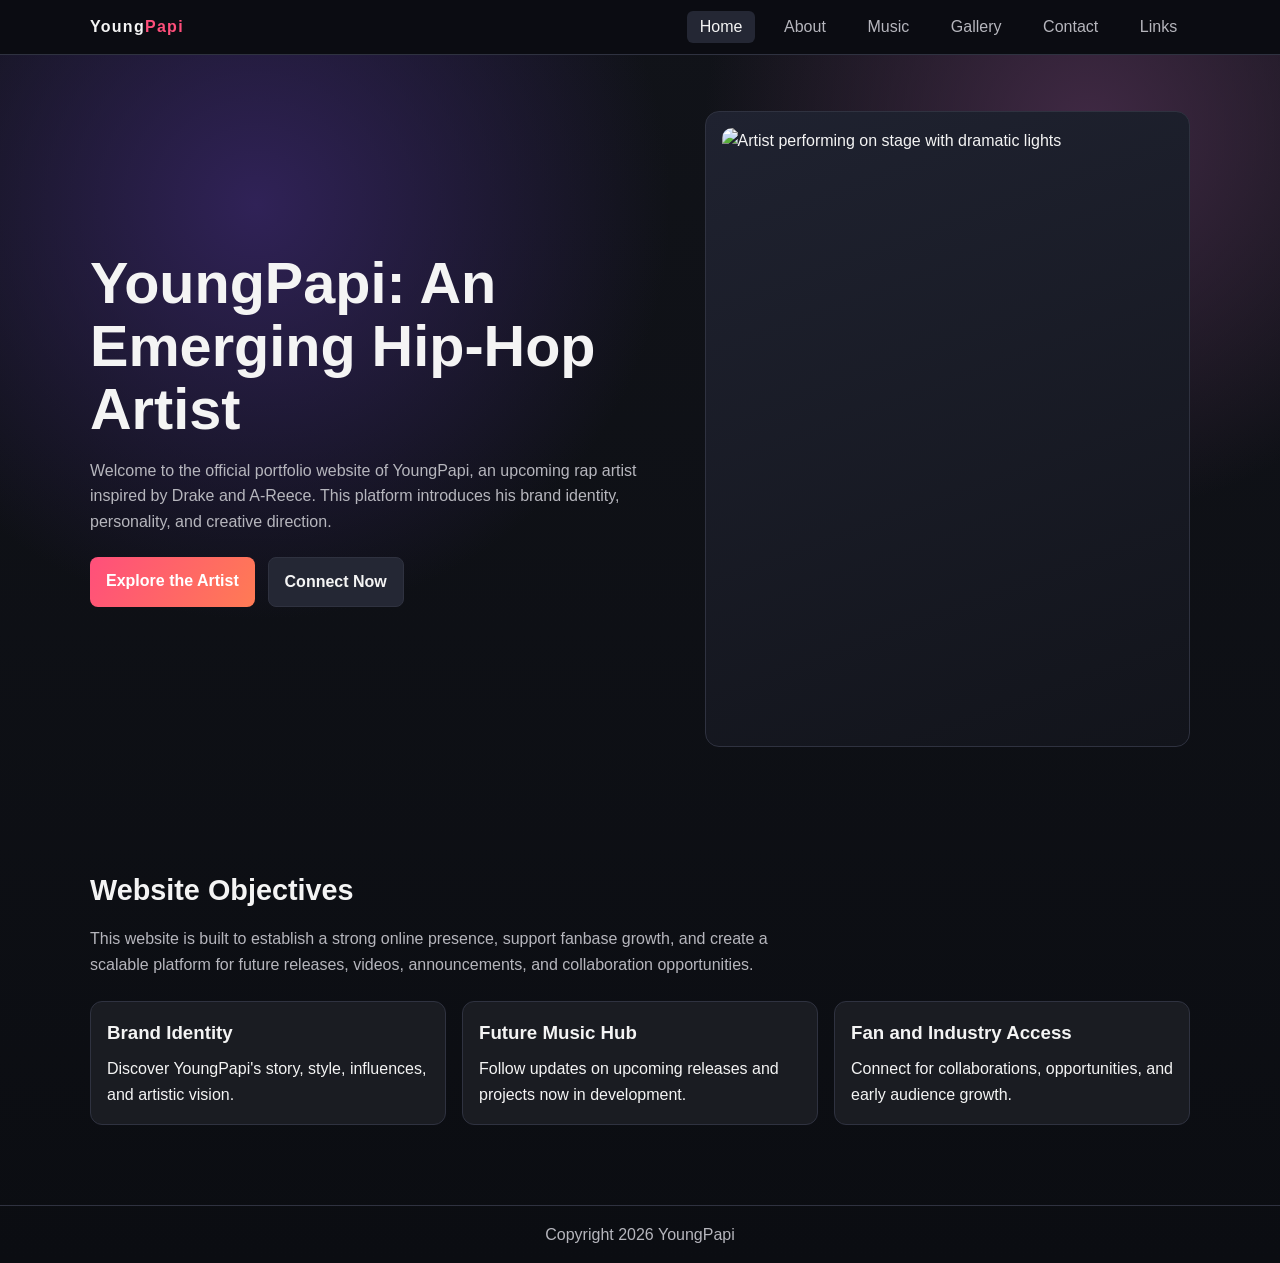
==== index.html @ 50a6ca3e "Initial artist portfolio website" ====
<!DOCTYPE html>
<html lang="en">
  <head>
    <meta charset="UTF-8" />
    <meta name="viewport" content="width=device-width, initial-scale=1.0" />
    <meta
      name="description"
      content="YoungPapi emerging rap artist portfolio website showcasing new music, visuals, and booking details."
    />
    <title>YoungPapi | Artist Portfolio</title>
    <link rel="stylesheet" href="styles.css" />
  </head>
  <body>
    <header class="header">
      <div class="container nav">
        <a class="brand" href="index.html">Young<span>Papi</span></a>
        <button class="menu-btn" data-menu-btn aria-label="Toggle menu">Menu</button>
        <ul class="nav-links" data-nav-links>
          <li><a href="index.html">Home</a></li>
          <li><a href="about.html">About</a></li>
          <li><a href="music.html">Music</a></li>
          <li><a href="gallery.html">Gallery</a></li>
          <li><a href="contact.html">Contact</a></li>
          <li><a href="links.html">Links</a></li>
        </ul>
      </div>
    </header>

    <main>
      <section class="hero">
        <div class="container hero-grid">
          <div>
            <h1>YoungPapi: An Emerging Hip-Hop Artist</h1>
            <p>
              Welcome to the official portfolio website of YoungPapi, an upcoming
              rap artist inspired by Drake and A-Reece. This platform introduces
              his brand identity, personality, and creative direction.
            </p>
            <div class="button-row">
              <a class="btn btn-primary" href="about.html">Explore the Artist</a>
              <a class="btn btn-secondary" href="contact.html">Connect Now</a>
            </div>
          </div>
          <article class="hero-card">
            <img
              src="https://images.unsplash.com/photo-1511379938547-c1f69419868d?auto=format&fit=crop&w=800&q=80"
              alt="Artist performing on stage with dramatic lights"
            />
          </article>
        </div>
      </section>

      <section class="section">
        <div class="container">
          <h2>Website Objectives</h2>
          <p class="lead">
            This website is built to establish a strong online presence, support
            fanbase growth, and create a scalable platform for future releases,
            videos, announcements, and collaboration opportunities.
          </p>
          <div class="grid-3">
            <article class="card">
              <h3>Brand Identity</h3>
              <p>Discover YoungPapi's story, style, influences, and artistic vision.</p>
            </article>
            <article class="card">
              <h3>Future Music Hub</h3>
              <p>Follow updates on upcoming releases and projects now in development.</p>
            </article>
            <article class="card">
              <h3>Fan and Industry Access</h3>
              <p>Connect for collaborations, opportunities, and early audience growth.</p>
            </article>
          </div>
        </div>
      </section>
    </main>

    <footer class="footer">
      <div class="container">Copyright <span data-year></span> YoungPapi</div>
    </footer>
    <script src="script.js"></script>
  </body>
</html>
---- styles.css ----
:root {
  --bg: #0f0f12;
  --panel: #1a1c22;
  --panel-soft: #242734;
  --text: #f4f4f4;
  --muted: #b6b6bd;
  --accent: #ff4f7b;
  --accent-2: #6c7cff;
  --border: #2f3240;
  --success: #20bf6b;
}

* {
  box-sizing: border-box;
  margin: 0;
  padding: 0;
}

html {
  scroll-behavior: smooth;
}

body {
  font-family: "Segoe UI", Tahoma, Geneva, Verdana, sans-serif;
  background: linear-gradient(180deg, #111319 0%, #0b0d12 100%);
  color: var(--text);
  line-height: 1.6;
}

a {
  color: inherit;
  text-decoration: none;
}

img {
  max-width: 100%;
  display: block;
}

.container {
  width: min(1100px, 92%);
  margin: 0 auto;
}

.header {
  position: sticky;
  top: 0;
  z-index: 50;
  backdrop-filter: blur(8px);
  background: rgba(12, 13, 18, 0.9);
  border-bottom: 1px solid var(--border);
}

.nav {
  display: flex;
  align-items: center;
  justify-content: space-between;
  padding: 0.9rem 0;
}

.brand {
  font-weight: 700;
  letter-spacing: 0.08em;
}

.brand span {
  color: var(--accent);
}

.menu-btn {
  display: none;
  background: transparent;
  border: 1px solid var(--border);
  color: var(--text);
  padding: 0.4rem 0.6rem;
  border-radius: 8px;
  cursor: pointer;
}

.nav-links {
  display: flex;
  gap: 1rem;
  list-style: none;
}

.nav-links a {
  padding: 0.45rem 0.8rem;
  border-radius: 6px;
  color: var(--muted);
  transition: background 0.2s ease, color 0.2s ease;
}

.nav-links a:hover,
.nav-links a.active {
  color: var(--text);
  background: var(--panel-soft);
}

.hero {
  min-height: 72vh;
  display: grid;
  align-items: center;
  background: radial-gradient(circle at 20% 20%, #302257, transparent 35%),
    radial-gradient(circle at 85% 10%, #402944, transparent 30%);
}

.hero-grid {
  display: grid;
  grid-template-columns: 1.2fr 1fr;
  gap: 2rem;
  align-items: center;
  padding: 3.5rem 0;
}

.hero h1 {
  font-size: clamp(2rem, 5vw, 3.6rem);
  line-height: 1.1;
  margin-bottom: 1rem;
}

.hero p {
  color: var(--muted);
  margin-bottom: 1.4rem;
}

.button-row {
  display: flex;
  flex-wrap: wrap;
  gap: 0.8rem;
}

.btn {
  border: none;
  cursor: pointer;
  border-radius: 8px;
  font-weight: 600;
  padding: 0.7rem 1rem;
  transition: transform 0.2s ease, opacity 0.2s ease;
}

.btn:hover {
  transform: translateY(-2px);
}

.btn-primary {
  background: linear-gradient(120deg, var(--accent), #ff7b54);
  color: #fff;
}

.btn-secondary {
  background: var(--panel-soft);
  color: var(--text);
  border: 1px solid var(--border);
}

.hero-card {
  background: linear-gradient(160deg, #1f2230, #12141b);
  border: 1px solid var(--border);
  border-radius: 14px;
  padding: 1rem;
}

.hero-card img {
  border-radius: 10px;
  width: 100%;
  aspect-ratio: 3 / 4;
  object-fit: cover;
}

.section {
  padding: 4rem 0 2rem;
}

.section h2 {
  font-size: 1.8rem;
  margin-bottom: 0.8rem;
}

.section p.lead {
  color: var(--muted);
  max-width: 700px;
}

.grid-3 {
  margin-top: 1.5rem;
  display: grid;
  grid-template-columns: repeat(3, 1fr);
  gap: 1rem;
}

.card {
  background: var(--panel);
  border: 1px solid var(--border);
  border-radius: 12px;
  padding: 1rem;
}

.card h3 {
  margin-bottom: 0.5rem;
}

.list {
  margin-top: 1rem;
  list-style-position: inside;
}

.music-list {
  margin-top: 1.2rem;
  display: grid;
  gap: 1rem;
}

.track {
  background: var(--panel);
  border: 1px solid var(--border);
  border-radius: 10px;
  padding: 0.85rem;
  display: flex;
  justify-content: space-between;
  align-items: center;
  gap: 1rem;
}

.pill {
  font-size: 0.85rem;
  color: var(--muted);
  border: 1px solid var(--border);
  border-radius: 999px;
  padding: 0.2rem 0.6rem;
}

.gallery {
  margin-top: 1.4rem;
  display: grid;
  grid-template-columns: repeat(3, 1fr);
  gap: 1rem;
}

.gallery figure {
  background: var(--panel);
  border: 1px solid var(--border);
  border-radius: 10px;
  overflow: hidden;
}

.gallery img {
  width: 100%;
  height: 210px;
  object-fit: cover;
}

.gallery figcaption {
  padding: 0.6rem 0.8rem;
  color: var(--muted);
  font-size: 0.9rem;
}

.contact-wrap {
  margin-top: 1.5rem;
  display: grid;
  grid-template-columns: 1.1fr 1fr;
  gap: 1rem;
}

form {
  background: var(--panel);
  border: 1px solid var(--border);
  border-radius: 10px;
  padding: 1rem;
}

.field {
  display: grid;
  gap: 0.35rem;
  margin-bottom: 0.75rem;
}

label {
  font-size: 0.95rem;
}

input,
textarea {
  width: 100%;
  border: 1px solid var(--border);
  background: #11141b;
  color: var(--text);
  border-radius: 8px;
  padding: 0.65rem 0.7rem;
  font: inherit;
}

textarea {
  min-height: 130px;
  resize: vertical;
}

.socials {
  background: var(--panel);
  border: 1px solid var(--border);
  border-radius: 10px;
  padding: 1rem;
}

.socials ul {
  margin-top: 0.8rem;
  list-style: none;
  display: grid;
  gap: 0.5rem;
}

.socials a {
  color: #d5d8ff;
}

.footer {
  margin-top: 3rem;
  border-top: 1px solid var(--border);
  color: var(--muted);
  padding: 1rem 0;
  text-align: center;
}

.notice {
  color: var(--success);
  font-size: 0.95rem;
  margin-top: 0.5rem;
  min-height: 1.2rem;
}

@media (max-width: 900px) {
  .hero-grid,
  .contact-wrap {
    grid-template-columns: 1fr;
  }

  .grid-3,
  .gallery {
    grid-template-columns: repeat(2, 1fr);
  }
}

@media (max-width: 640px) {
  .menu-btn {
    display: block;
  }

  .nav-links {
    position: absolute;
    right: 4%;
    top: 62px;
    flex-direction: column;
    background: #10131a;
    border: 1px solid var(--border);
    width: min(260px, 90vw);
    border-radius: 10px;
    padding: 0.6rem;
    display: none;
  }

  .nav-links.show {
    display: flex;
  }

  .grid-3,
  .gallery {
    grid-template-columns: 1fr;
  }
}
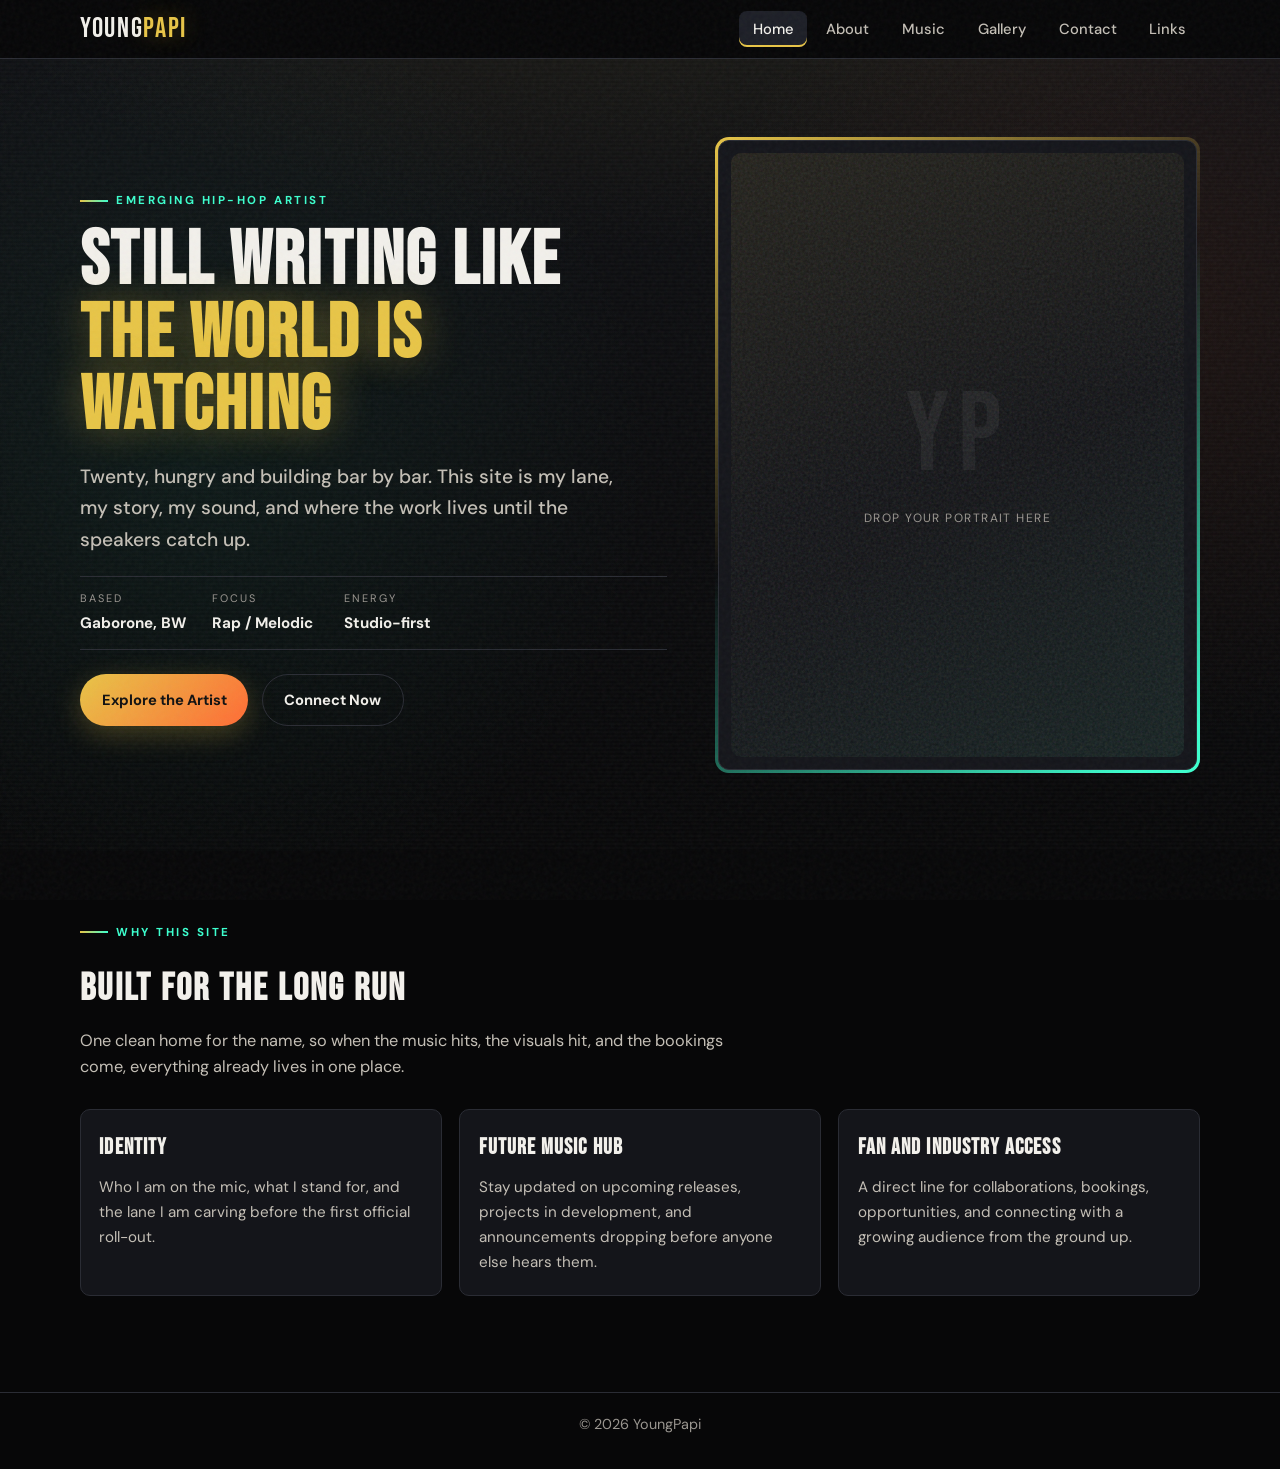
==== commit 5dbbd1ee: "Updated content" ====
--- a/index.html
+++ b/index.html
@@ -5,17 +5,27 @@
     <meta name="viewport" content="width=device-width, initial-scale=1.0" />
     <meta
       name="description"
-      content="YoungPapi emerging rap artist portfolio website showcasing new music, visuals, and booking details."
+      content="YoungPapi — emerging rap artist from Botswana. Portfolio website showcasing new music, visuals, and booking details."
     />
+    <meta name="author" content="YoungPapi" />
     <title>YoungPapi | Artist Portfolio</title>
+    <link rel="preconnect" href="https://fonts.googleapis.com" />
+    <link rel="preconnect" href="https://fonts.gstatic.com" crossorigin />
+    <link
+      href="https://fonts.googleapis.com/css2?family=Bebas+Neue&family=DM+Sans:ital,opsz,wght@0,9..40,400;0,9..40,500;0,9..40,600;0,9..40,700;1,9..40,400&display=swap"
+      rel="stylesheet"
+    />
     <link rel="stylesheet" href="styles.css" />
   </head>
   <body>
+    <a class="skip-link" href="#main">Skip to main content</a>
     <header class="header">
       <div class="container nav">
         <a class="brand" href="index.html">Young<span>Papi</span></a>
-        <button class="menu-btn" data-menu-btn aria-label="Toggle menu">Menu</button>
-        <ul class="nav-links" data-nav-links>
+        <button class="menu-btn" type="button" data-menu-btn aria-expanded="false" aria-controls="site-nav" aria-label="Open menu">
+          Menu
+        </button>
+        <ul class="nav-links" id="site-nav" data-nav-links>
           <li><a href="index.html">Home</a></li>
           <li><a href="about.html">About</a></li>
           <li><a href="music.html">Music</a></li>
@@ -26,50 +36,78 @@
       </div>
     </header>
 
-    <main>
-      <section class="hero">
+    <main id="main">
+      <section class="hero" aria-labelledby="hero-heading">
         <div class="container hero-grid">
           <div>
-            <h1>YoungPapi: An Emerging Hip-Hop Artist</h1>
-            <p>
-              Welcome to the official portfolio website of YoungPapi, an upcoming
-              rap artist inspired by Drake and A-Reece. This platform introduces
-              his brand identity, personality, and creative direction.
+            <p class="eyebrow">Emerging Hip-hop Artist</p>
+            <h1 id="hero-heading">
+              Still writing like
+              <span class="line-accent">the world is watching</span>
+            </h1>
+            <p class="tagline">
+              Twenty, hungry and building bar by bar. This site is my lane, my story, my sound, and
+              where the work lives until the speakers catch up. 
             </p>
+            <dl class="meta-row">
+              <div>
+                <dt>Based</dt>
+                <dd>Gaborone, BW</dd>
+              </div>
+              <div>
+                <dt>Focus</dt>
+                <dd>Rap / Melodic</dd>
+              </div>
+              <div>
+                <dt>Energy</dt>
+                <dd>Studio-first</dd>
+              </div>
+            </dl>
             <div class="button-row">
               <a class="btn btn-primary" href="about.html">Explore the Artist</a>
               <a class="btn btn-secondary" href="contact.html">Connect Now</a>
             </div>
           </div>
-          <article class="hero-card">
-            <img
-              src="https://images.unsplash.com/photo-1511379938547-c1f69419868d?auto=format&fit=crop&w=800&q=80"
-              alt="Artist performing on stage with dramatic lights"
-            />
+          <article class="hero-card" aria-label="Featured portrait area">
+            <div class="hero-card__inner">
+              <div class="hero-shot-slot">
+                <!-- YOUR HERO PHOTO: place <img> here so it stacks on top of the placeholder (same folder tip: images/hero.jpg).
+                Example:
+                <img class="hero-shot" src="images/hero.jpg" alt="YoungPapi" width="900" height="1200" />
+                -->
+                <div class="hero-shot-slot__noise"></div>
+                <div class="hero-shot-slot__mark">
+                  <span class="hero-shot-slot__initials">YP</span>
+                  <span class="hero-shot-slot__hint">Drop your portrait here</span>
+                </div>
+              </div>
+            </div>
           </article>
         </div>
       </section>
 
-      <section class="section">
+      <section class="section" aria-labelledby="objectives-heading">
         <div class="container">
-          <h2>Website Objectives</h2>
-          <p class="lead">
-            This website is built to establish a strong online presence, support
-            fanbase growth, and create a scalable platform for future releases,
-            videos, announcements, and collaboration opportunities.
-          </p>
+          <header class="section-head">
+            <p class="eyebrow">Why this site</p>
+            <h2 id="objectives-heading">Built for the long run</h2>
+            <p class="lead">
+              One clean home for the name, so when the music hits, the visuals hit, and the
+              bookings come, everything already lives in one place.
+            </p>
+          </header>
           <div class="grid-3">
             <article class="card">
-              <h3>Brand Identity</h3>
-              <p>Discover YoungPapi's story, style, influences, and artistic vision.</p>
+              <h3>Identity</h3>
+              <p>Who I am on the mic, what I stand for, and the lane I am carving before the first official roll-out.</p>
             </article>
             <article class="card">
               <h3>Future Music Hub</h3>
-              <p>Follow updates on upcoming releases and projects now in development.</p>
+              <p>Stay updated on upcoming releases, projects in development, and announcements dropping before anyone else hears them.</p>
             </article>
             <article class="card">
-              <h3>Fan and Industry Access</h3>
-              <p>Connect for collaborations, opportunities, and early audience growth.</p>
+              <h3>Fan And Industry Access</h3>
+              <p>A direct line for collaborations, bookings, opportunities, and connecting with a growing audience from the ground up.</p>
             </article>
           </div>
         </div>
@@ -77,7 +115,7 @@
     </main>
 
     <footer class="footer">
-      <div class="container">Copyright <span data-year></span> YoungPapi</div>
+      <div class="container">© <span data-year></span> YoungPapi</div>
     </footer>
     <script src="script.js"></script>
   </body>
--- a/styles.css
+++ b/styles.css
@@ -1,13 +1,23 @@
 :root {
-  --bg: #0f0f12;
-  --panel: #1a1c22;
-  --panel-soft: #242734;
-  --text: #f4f4f4;
-  --muted: #b6b6bd;
-  --accent: #ff4f7b;
-  --accent-2: #6c7cff;
-  --border: #2f3240;
-  --success: #20bf6b;
+  --bg: #070708;
+  --bg-elevated: #0e0f12;
+  --panel: #14151a;
+  --panel-soft: #1c1e26;
+  --text: #f2f0eb;
+  --muted: #9a9690;
+  --muted-bright: #c4bfb6;
+  --accent: #e8c547;
+  --accent-hot: #ff6b35;
+  --accent-glow: rgba(232, 197, 71, 0.35);
+  --electric: #3dffce;
+  --electric-dim: rgba(61, 255, 206, 0.12);
+  --border: #2a2c34;
+  --success: #3dd68c;
+  --font-display: "Bebas Neue", system-ui, sans-serif;
+  --font-body: "DM Sans", system-ui, sans-serif;
+  --radius: 14px;
+  --radius-sm: 10px;
+  --header-h: 58px;
 }
 
 * {
@@ -20,11 +30,37 @@
   scroll-behavior: smooth;
 }
 
+@media (prefers-reduced-motion: reduce) {
+  html {
+    scroll-behavior: auto;
+  }
+
+  *,
+  *::before,
+  *::after {
+    animation-duration: 0.01ms !important;
+    animation-iteration-count: 1 !important;
+    transition-duration: 0.01ms !important;
+  }
+}
+
 body {
-  font-family: "Segoe UI", Tahoma, Geneva, Verdana, sans-serif;
-  background: linear-gradient(180deg, #111319 0%, #0b0d12 100%);
+  font-family: var(--font-body);
+  background: var(--bg);
   color: var(--text);
-  line-height: 1.6;
+  line-height: 1.65;
+  font-size: 1.02rem;
+  min-height: 100vh;
+}
+
+body::before {
+  content: "";
+  position: fixed;
+  inset: 0;
+  pointer-events: none;
+  z-index: 100;
+  opacity: 0.045;
+  background-image: url("data:image/svg+xml,%3Csvg viewBox='0 0 256 256' xmlns='http://www.w3.org/2000/svg'%3E%3Cfilter id='n'%3E%3CfeTurbulence type='fractalNoise' baseFrequency='0.85' numOctaves='4' stitchTiles='stitch'/%3E%3C/filter%3E%3Crect width='100%25' height='100%25' filter='url(%23n)'/%3E%3C/svg%3E");
 }
 
 a {
@@ -32,13 +68,36 @@
   text-decoration: none;
 }
 
+a:focus-visible,
+button:focus-visible,
+.btn:focus-visible {
+  outline: 2px solid var(--accent);
+  outline-offset: 3px;
+}
+
 img {
   max-width: 100%;
   display: block;
 }
 
+.skip-link {
+  position: absolute;
+  left: -999px;
+  top: 0.75rem;
+  z-index: 200;
+  padding: 0.5rem 1rem;
+  background: var(--accent);
+  color: #111;
+  font-weight: 700;
+  border-radius: 6px;
+}
+
+.skip-link:focus {
+  left: 0.75rem;
+}
+
 .container {
-  width: min(1100px, 92%);
+  width: min(1120px, 92%);
   margin: 0 auto;
 }
 
@@ -46,25 +105,31 @@
   position: sticky;
   top: 0;
   z-index: 50;
-  backdrop-filter: blur(8px);
-  background: rgba(12, 13, 18, 0.9);
+  backdrop-filter: blur(12px);
+  -webkit-backdrop-filter: blur(12px);
+  background: rgba(7, 7, 8, 0.82);
   border-bottom: 1px solid var(--border);
 }
 
 .nav {
+  position: relative;
   display: flex;
   align-items: center;
   justify-content: space-between;
-  padding: 0.9rem 0;
+  padding: 0.85rem 0;
+  min-height: var(--header-h);
 }
 
 .brand {
-  font-weight: 700;
-  letter-spacing: 0.08em;
+  font-family: var(--font-display);
+  font-size: 1.75rem;
+  letter-spacing: 0.06em;
+  line-height: 1;
 }
 
 .brand span {
   color: var(--accent);
+  text-shadow: 0 0 24px var(--accent-glow);
 }
 
 .menu-btn {
@@ -72,21 +137,26 @@
   background: transparent;
   border: 1px solid var(--border);
   color: var(--text);
-  padding: 0.4rem 0.6rem;
+  padding: 0.45rem 0.75rem;
   border-radius: 8px;
   cursor: pointer;
+  font-family: inherit;
+  font-size: 0.9rem;
 }
 
 .nav-links {
   display: flex;
-  gap: 1rem;
+  gap: 0.35rem;
   list-style: none;
+  align-items: center;
 }
 
 .nav-links a {
-  padding: 0.45rem 0.8rem;
-  border-radius: 6px;
-  color: var(--muted);
+  padding: 0.5rem 0.85rem;
+  border-radius: 8px;
+  color: var(--muted-bright);
+  font-size: 0.92rem;
+  font-weight: 500;
   transition: background 0.2s ease, color 0.2s ease;
 }
 
@@ -96,46 +166,162 @@
   background: var(--panel-soft);
 }
 
+.nav-links a.active {
+  box-shadow: inset 0 -2px 0 var(--accent);
+}
+
+.page-head {
+  padding-top: 2.5rem;
+  padding-bottom: 0.25rem;
+}
+
+.page-head .eyebrow {
+  margin-bottom: 0.5rem;
+}
+
+.page-head h1 {
+  font-family: var(--font-display);
+  font-size: clamp(2.4rem, 6vw, 3.5rem);
+  letter-spacing: 0.04em;
+  line-height: 1.05;
+  margin-bottom: 0.65rem;
+}
+
+.page-head .lead {
+  max-width: 38rem;
+}
+
 .hero {
-  min-height: 72vh;
+  position: relative;
+  min-height: min(88vh, 820px);
   display: grid;
   align-items: center;
-  background: radial-gradient(circle at 20% 20%, #302257, transparent 35%),
-    radial-gradient(circle at 85% 10%, #402944, transparent 30%);
+  overflow: hidden;
+  background:
+    radial-gradient(ellipse 100% 80% at 50% -20%, rgba(232, 197, 71, 0.08), transparent 55%),
+    radial-gradient(circle at 15% 50%, rgba(61, 255, 206, 0.06), transparent 40%),
+    radial-gradient(circle at 90% 30%, rgba(255, 107, 53, 0.07), transparent 35%),
+    linear-gradient(180deg, var(--bg-elevated) 0%, var(--bg) 100%);
+}
+
+.hero::after {
+  content: "";
+  position: absolute;
+  inset: 0;
+  background: repeating-linear-gradient(
+    0deg,
+    transparent,
+    transparent 2px,
+    rgba(255, 255, 255, 0.012) 2px,
+    rgba(255, 255, 255, 0.012) 4px
+  );
+  pointer-events: none;
 }
 
 .hero-grid {
+  position: relative;
+  z-index: 1;
   display: grid;
-  grid-template-columns: 1.2fr 1fr;
-  gap: 2rem;
-  align-items: center;
-  padding: 3.5rem 0;
+  grid-template-columns: 1.15fr 0.95fr;
+  gap: clamp(1.5rem, 4vw, 3rem);
+  align-items: center;
+  padding: clamp(2.5rem, 6vw, 4.5rem) 0;
+}
+
+.eyebrow {
+  display: inline-flex;
+  align-items: center;
+  gap: 0.5rem;
+  font-size: 0.72rem;
+  font-weight: 700;
+  letter-spacing: 0.22em;
+  text-transform: uppercase;
+  color: var(--electric);
+  margin-bottom: 1rem;
+}
+
+.eyebrow::before {
+  content: "";
+  width: 28px;
+  height: 2px;
+  background: linear-gradient(90deg, var(--accent), var(--electric));
 }
 
 .hero h1 {
-  font-size: clamp(2rem, 5vw, 3.6rem);
-  line-height: 1.1;
-  margin-bottom: 1rem;
-}
-
-.hero p {
+  font-family: var(--font-display);
+  font-size: clamp(2.75rem, 8vw, 4.75rem);
+  line-height: 0.95;
+  letter-spacing: 0.03em;
+  margin-bottom: 1.1rem;
+  text-transform: uppercase;
+}
+
+.hero h1 .line-accent {
+  display: block;
+  color: var(--accent);
+  text-shadow: 0 0 40px var(--accent-glow);
+}
+
+.hero .tagline {
+  font-size: clamp(1.05rem, 2.2vw, 1.2rem);
+  color: var(--muted-bright);
+  max-width: 34rem;
+  margin-bottom: 0.5rem;
+  font-weight: 500;
+}
+
+.hero .meta-row {
+  display: flex;
+  flex-wrap: wrap;
+  gap: 0.75rem 1.25rem;
+  margin: 1.25rem 0 1.5rem;
+  padding: 0.85rem 0;
+  border-top: 1px solid var(--border);
+  border-bottom: 1px solid var(--border);
+}
+
+.meta-row dt {
+  font-size: 0.68rem;
+  letter-spacing: 0.18em;
+  text-transform: uppercase;
   color: var(--muted);
-  margin-bottom: 1.4rem;
+}
+
+.meta-row dd {
+  font-weight: 700;
+  font-size: 0.95rem;
+  margin-top: 0.15rem;
+}
+
+.meta-row > div {
+  min-width: 7rem;
+}
+
+.hero p.lead-small {
+  color: var(--muted);
+  font-size: 0.95rem;
+  max-width: 36rem;
+  margin-bottom: 1.5rem;
 }
 
 .button-row {
   display: flex;
   flex-wrap: wrap;
-  gap: 0.8rem;
+  gap: 0.85rem;
 }
 
 .btn {
+  display: inline-flex;
+  align-items: center;
+  justify-content: center;
   border: none;
   cursor: pointer;
-  border-radius: 8px;
-  font-weight: 600;
-  padding: 0.7rem 1rem;
-  transition: transform 0.2s ease, opacity 0.2s ease;
+  border-radius: 999px;
+  font-weight: 700;
+  font-family: inherit;
+  font-size: 0.92rem;
+  padding: 0.8rem 1.35rem;
+  transition: transform 0.2s ease, box-shadow 0.2s ease, opacity 0.2s ease;
 }
 
 .btn:hover {
@@ -143,188 +329,374 @@
 }
 
 .btn-primary {
-  background: linear-gradient(120deg, var(--accent), #ff7b54);
-  color: #fff;
+  background: linear-gradient(135deg, var(--accent) 0%, var(--accent-hot) 100%);
+  color: #111;
+  box-shadow: 0 8px 28px rgba(232, 197, 71, 0.25);
 }
 
 .btn-secondary {
+  background: transparent;
+  color: var(--text);
+  border: 1px solid var(--border);
+}
+
+.btn-secondary:hover {
+  border-color: var(--muted);
+  background: var(--panel);
+}
+
+.hero-card {
+  position: relative;
+  border-radius: var(--radius);
+  padding: 3px;
+  background: linear-gradient(145deg, var(--accent), transparent 45%, var(--electric) 95%);
+}
+
+.hero-card__inner {
+  background: var(--panel);
+  border-radius: calc(var(--radius) - 3px);
+  padding: 0.75rem;
+  border: 1px solid var(--border);
+}
+
+.hero-shot-slot {
+  position: relative;
+  border-radius: var(--radius-sm);
+  overflow: hidden;
+  aspect-ratio: 3 / 4;
+  background:
+    linear-gradient(160deg, rgba(232, 197, 71, 0.07) 0%, transparent 50%),
+    linear-gradient(330deg, rgba(61, 255, 206, 0.06) 0%, transparent 45%),
+    var(--bg-elevated);
+}
+
+.hero-shot-slot__noise {
+  position: absolute;
+  inset: 0;
+  z-index: 0;
+  opacity: 0.12;
+  background-image: url("data:image/svg+xml,%3Csvg viewBox='0 0 200 200' xmlns='http://www.w3.org/2000/svg'%3E%3Cfilter id='n'%3E%3CfeTurbulence type='fractalNoise' baseFrequency='0.9' numOctaves='3'/%3E%3C/filter%3E%3Crect width='100%25' height='100%25' filter='url(%23n)'/%3E%3C/svg%3E");
+  pointer-events: none;
+}
+
+.hero-shot-slot__mark {
+  position: absolute;
+  inset: 0;
+  z-index: 1;
+  display: flex;
+  flex-direction: column;
+  align-items: center;
+  justify-content: center;
+  text-align: center;
+  padding: 1.5rem;
+  pointer-events: none;
+}
+
+.hero-shot-slot__initials {
+  font-family: var(--font-display);
+  font-size: clamp(4rem, 15vw, 7rem);
+  line-height: 1;
+  letter-spacing: 0.08em;
+  color: rgba(242, 240, 235, 0.06);
+  user-select: none;
+}
+
+.hero-shot-slot__hint {
+  margin-top: 1rem;
+  font-size: 0.75rem;
+  letter-spacing: 0.12em;
+  text-transform: uppercase;
+  color: var(--muted);
+  max-width: 12rem;
+}
+
+.hero-shot-slot img.hero-shot {
+  position: absolute;
+  inset: 0;
+  width: 100%;
+  height: 100%;
+  object-fit: cover;
+  z-index: 2;
+  border-radius: inherit;
+}
+
+.section {
+  padding: 4rem 0 2.5rem;
+}
+
+.section-head {
+  margin-bottom: 1.75rem;
+}
+
+.section-head h2 {
+  font-family: var(--font-display);
+  font-size: clamp(1.85rem, 4vw, 2.35rem);
+  letter-spacing: 0.06em;
+  margin-bottom: 0.5rem;
+}
+
+.section p.lead {
+  color: var(--muted-bright);
+  max-width: 42rem;
+}
+
+.grid-3 {
+  margin-top: 1.75rem;
+  display: grid;
+  grid-template-columns: repeat(3, 1fr);
+  gap: 1.1rem;
+}
+
+.card {
+  position: relative;
+  background: var(--panel);
+  border: 1px solid var(--border);
+  border-radius: var(--radius-sm);
+  padding: 1.25rem 1.15rem;
+  transition: border-color 0.2s ease, transform 0.2s ease;
+}
+
+a.card:hover {
+  border-color: rgba(232, 197, 71, 0.35);
+  transform: translateY(-3px);
+}
+
+.card::before {
+  content: "";
+  position: absolute;
+  top: 0;
+  left: 1rem;
+  right: 1rem;
+  height: 2px;
+  border-radius: 2px;
+  background: linear-gradient(90deg, transparent, var(--accent), transparent);
+  opacity: 0;
+  transition: opacity 0.2s ease;
+}
+
+.card:hover::before,
+a.card:hover::before {
+  opacity: 0.5;
+}
+
+.card :is(h2, h3) {
+  font-family: var(--font-display);
+  font-size: 1.35rem;
+  letter-spacing: 0.05em;
+  margin-bottom: 0.55rem;
+  color: var(--text);
+}
+
+.card p {
+  color: var(--muted-bright);
+  font-size: 0.95rem;
+}
+
+.list {
+  margin-top: 1.75rem;
+  list-style-position: outside;
+  margin-left: 1.25rem;
+  color: var(--muted-bright);
+}
+
+.list li {
+  margin-bottom: 0.5rem;
+  padding-left: 0.35rem;
+}
+
+.music-list {
+  margin-top: 1.5rem;
+  display: grid;
+  gap: 1rem;
+}
+
+.track {
+  background: var(--panel);
+  border: 1px solid var(--border);
+  border-radius: var(--radius-sm);
+  padding: 1rem 1.1rem;
+  display: flex;
+  justify-content: space-between;
+  align-items: center;
+  gap: 1rem;
+}
+
+.track :is(h2, h3) {
+  font-family: var(--font-display);
+  font-size: 1.25rem;
+  letter-spacing: 0.04em;
+}
+
+.track p {
+  color: var(--muted);
+  font-size: 0.9rem;
+  margin-top: 0.2rem;
+}
+
+.pill {
+  font-size: 0.75rem;
+  font-weight: 700;
+  letter-spacing: 0.08em;
+  text-transform: uppercase;
+  color: var(--bg);
+  background: var(--electric);
+  border-radius: 999px;
+  padding: 0.35rem 0.75rem;
+  white-space: nowrap;
+}
+
+.pill--amber {
+  background: var(--accent);
+  color: #111;
+}
+
+.pill--muted {
   background: var(--panel-soft);
-  color: var(--text);
-  border: 1px solid var(--border);
-}
-
-.hero-card {
-  background: linear-gradient(160deg, #1f2230, #12141b);
-  border: 1px solid var(--border);
-  border-radius: 14px;
-  padding: 1rem;
-}
-
-.hero-card img {
-  border-radius: 10px;
-  width: 100%;
-  aspect-ratio: 3 / 4;
-  object-fit: cover;
-}
-
-.section {
-  padding: 4rem 0 2rem;
-}
-
-.section h2 {
-  font-size: 1.8rem;
-  margin-bottom: 0.8rem;
-}
-
-.section p.lead {
-  color: var(--muted);
-  max-width: 700px;
-}
-
-.grid-3 {
+  color: var(--muted-bright);
+  border: 1px solid var(--border);
+}
+
+.gallery {
   margin-top: 1.5rem;
   display: grid;
   grid-template-columns: repeat(3, 1fr);
   gap: 1rem;
 }
 
-.card {
+.gallery figure {
+  position: relative;
   background: var(--panel);
   border: 1px solid var(--border);
-  border-radius: 12px;
-  padding: 1rem;
-}
-
-.card h3 {
-  margin-bottom: 0.5rem;
-}
-
-.list {
-  margin-top: 1rem;
-  list-style-position: inside;
-}
-
-.music-list {
-  margin-top: 1.2rem;
-  display: grid;
-  gap: 1rem;
-}
-
-.track {
-  background: var(--panel);
-  border: 1px solid var(--border);
-  border-radius: 10px;
-  padding: 0.85rem;
+  border-radius: var(--radius-sm);
+  overflow: hidden;
+}
+
+.gallery-slot {
+  height: 220px;
+  background:
+    linear-gradient(145deg, rgba(232, 197, 71, 0.06), transparent 55%),
+    var(--bg-elevated);
   display: flex;
-  justify-content: space-between;
-  align-items: center;
-  gap: 1rem;
-}
-
-.pill {
-  font-size: 0.85rem;
+  align-items: center;
+  justify-content: center;
+}
+
+.gallery-slot span {
+  font-size: 0.7rem;
+  font-weight: 700;
+  letter-spacing: 0.15em;
+  text-transform: uppercase;
   color: var(--muted);
-  border: 1px solid var(--border);
-  border-radius: 999px;
-  padding: 0.2rem 0.6rem;
-}
-
-.gallery {
-  margin-top: 1.4rem;
-  display: grid;
-  grid-template-columns: repeat(3, 1fr);
-  gap: 1rem;
-}
-
-.gallery figure {
-  background: var(--panel);
-  border: 1px solid var(--border);
-  border-radius: 10px;
-  overflow: hidden;
-}
-
-.gallery img {
+}
+
+.gallery figure img {
   width: 100%;
-  height: 210px;
+  height: 220px;
   object-fit: cover;
 }
 
 .gallery figcaption {
-  padding: 0.6rem 0.8rem;
-  color: var(--muted);
-  font-size: 0.9rem;
+  padding: 0.65rem 0.85rem;
+  color: var(--muted-bright);
+  font-size: 0.88rem;
 }
 
 .contact-wrap {
   margin-top: 1.5rem;
   display: grid;
   grid-template-columns: 1.1fr 1fr;
-  gap: 1rem;
+  gap: 1.25rem;
 }
 
 form {
   background: var(--panel);
   border: 1px solid var(--border);
-  border-radius: 10px;
-  padding: 1rem;
+  border-radius: var(--radius-sm);
+  padding: 1.25rem;
 }
 
 .field {
   display: grid;
-  gap: 0.35rem;
-  margin-bottom: 0.75rem;
+  gap: 0.4rem;
+  margin-bottom: 0.85rem;
 }
 
 label {
-  font-size: 0.95rem;
+  font-size: 0.9rem;
+  font-weight: 600;
+  color: var(--muted-bright);
 }
 
 input,
 textarea {
   width: 100%;
   border: 1px solid var(--border);
-  background: #11141b;
+  background: var(--bg);
   color: var(--text);
   border-radius: 8px;
-  padding: 0.65rem 0.7rem;
+  padding: 0.7rem 0.85rem;
   font: inherit;
 }
 
+input:focus-visible,
+textarea:focus-visible {
+  outline: none;
+  border-color: var(--accent);
+  box-shadow: 0 0 0 3px var(--accent-glow);
+}
+
 textarea {
-  min-height: 130px;
+  min-height: 140px;
   resize: vertical;
 }
 
 .socials {
   background: var(--panel);
   border: 1px solid var(--border);
-  border-radius: 10px;
-  padding: 1rem;
+  border-radius: var(--radius-sm);
+  padding: 1.25rem;
+}
+
+.socials :is(h2, h3) {
+  font-family: var(--font-display);
+  font-size: 1.35rem;
+  letter-spacing: 0.05em;
+}
+
+.socials :is(h2, h3) + :is(h2, h3) {
+  margin-top: 1.1rem;
 }
 
 .socials ul {
-  margin-top: 0.8rem;
+  margin-top: 0.85rem;
   list-style: none;
   display: grid;
-  gap: 0.5rem;
+  gap: 0.55rem;
 }
 
 .socials a {
-  color: #d5d8ff;
+  color: var(--electric);
+  text-decoration: underline;
+  text-underline-offset: 3px;
+}
+
+.socials a:hover {
+  color: var(--accent);
 }
 
 .footer {
-  margin-top: 3rem;
+  margin-top: 3.5rem;
   border-top: 1px solid var(--border);
   color: var(--muted);
-  padding: 1rem 0;
+  padding: 1.25rem 0 2rem;
   text-align: center;
+  font-size: 0.9rem;
 }
 
 .notice {
   color: var(--success);
   font-size: 0.95rem;
-  margin-top: 0.5rem;
+  margin-top: 0.65rem;
   min-height: 1.2rem;
 }
 
@@ -334,6 +706,11 @@
     grid-template-columns: 1fr;
   }
 
+  .hero-card {
+    max-width: 360px;
+    margin: 0 auto;
+  }
+
   .grid-3,
   .gallery {
     grid-template-columns: repeat(2, 1fr);
@@ -347,15 +724,17 @@
 
   .nav-links {
     position: absolute;
-    right: 4%;
-    top: 62px;
+    right: 0;
+    top: calc(var(--header-h) + 2px);
     flex-direction: column;
-    background: #10131a;
+    align-items: stretch;
+    background: rgba(14, 15, 18, 0.97);
     border: 1px solid var(--border);
-    width: min(260px, 90vw);
-    border-radius: 10px;
-    padding: 0.6rem;
+    width: min(280px, 90vw);
+    border-radius: var(--radius-sm);
+    padding: 0.65rem;
     display: none;
+    box-shadow: 0 16px 40px rgba(0, 0, 0, 0.5);
   }
 
   .nav-links.show {
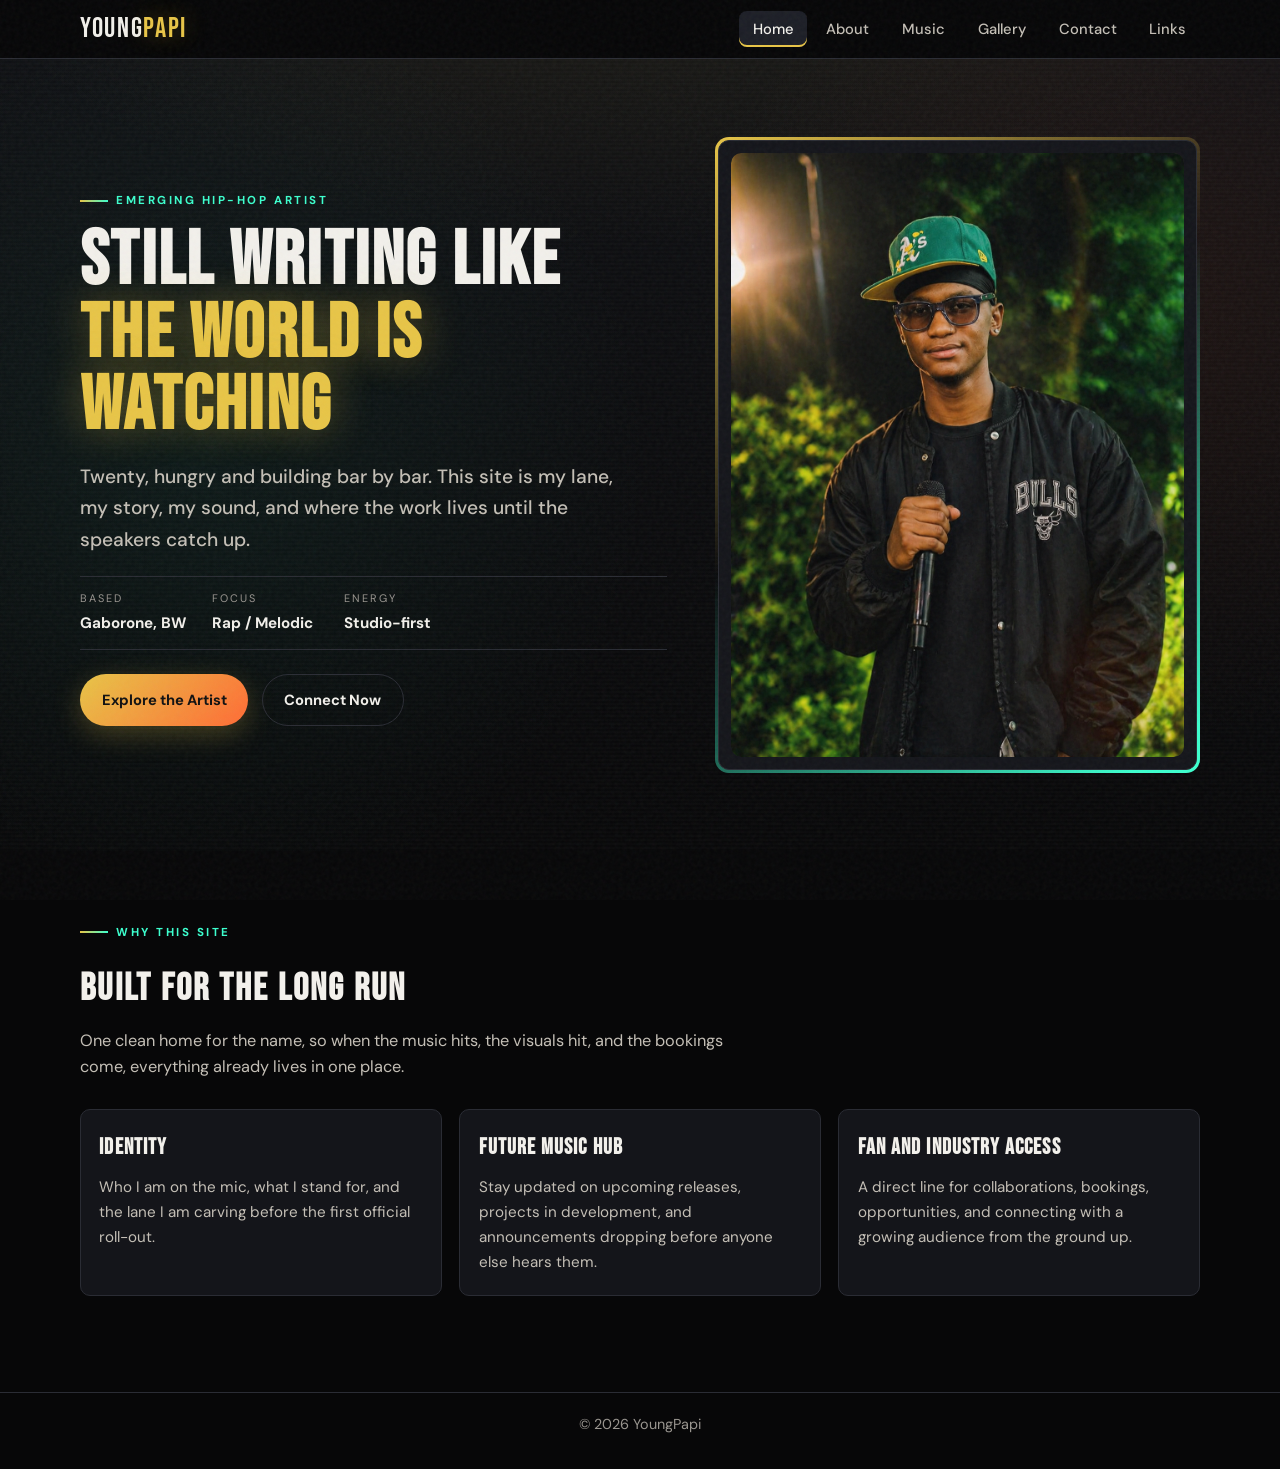
==== commit 50aa64e6: "Update hero and gallery with final image set" ====
--- a/index.html
+++ b/index.html
@@ -71,10 +71,13 @@
           <article class="hero-card" aria-label="Featured portrait area">
             <div class="hero-card__inner">
               <div class="hero-shot-slot">
-                <!-- YOUR HERO PHOTO: place <img> here so it stacks on top of the placeholder (same folder tip: images/hero.jpg).
-                Example:
-                <img class="hero-shot" src="images/hero.jpg" alt="YoungPapi" width="900" height="1200" />
-                -->
+                <img
+                  class="hero-shot"
+                  src="images/hero or banner.png"
+                  alt="YoungPapi hero banner portrait"
+                  width="900"
+                  height="1200"
+                />
                 <div class="hero-shot-slot__noise"></div>
                 <div class="hero-shot-slot__mark">
                   <span class="hero-shot-slot__initials">YP</span>
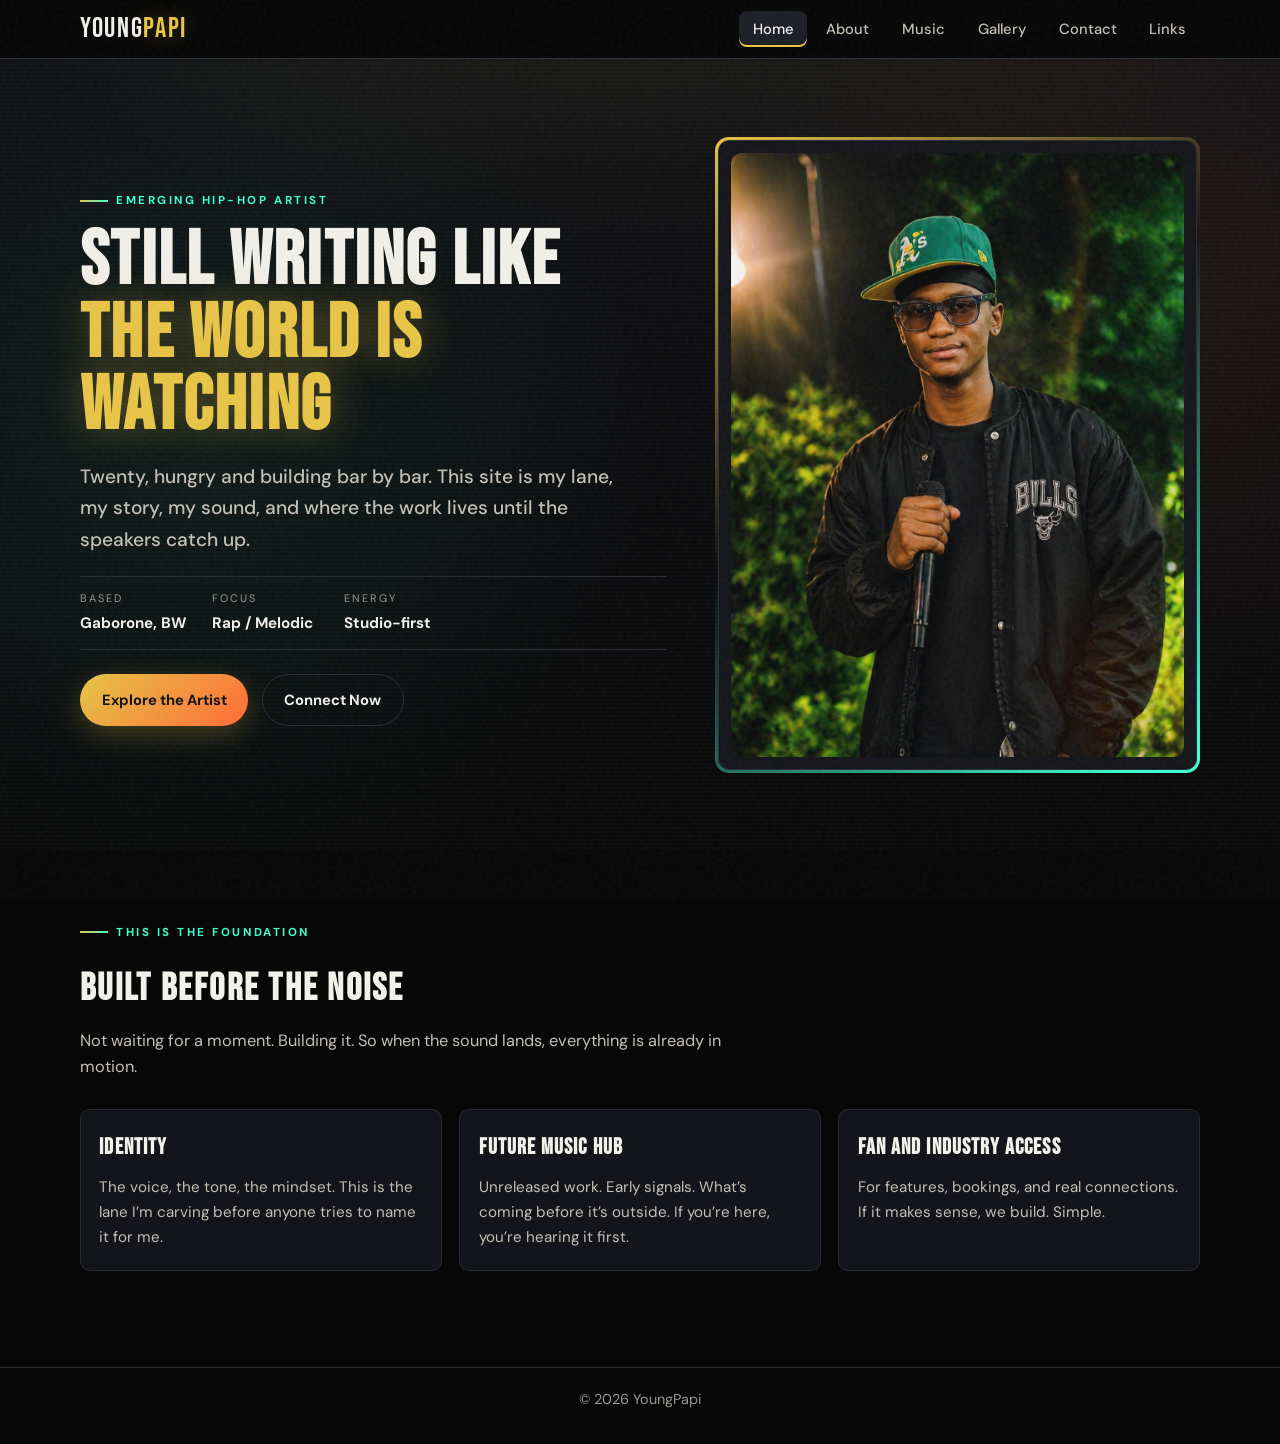
==== commit 4766625a: "Refine site copy for stronger rollout messaging. Align homepage, music, about, gallery, links, and c" ====
--- a/index.html
+++ b/index.html
@@ -92,25 +92,28 @@
       <section class="section" aria-labelledby="objectives-heading">
         <div class="container">
           <header class="section-head">
-            <p class="eyebrow">Why this site</p>
-            <h2 id="objectives-heading">Built for the long run</h2>
+            <p class="eyebrow">This is the foundation</p>
+            <h2 id="objectives-heading">Built before the noise</h2>
             <p class="lead">
-              One clean home for the name, so when the music hits, the visuals hit, and the
-              bookings come, everything already lives in one place.
+              Not waiting for a moment. Building it.
+              So when the sound lands, everything is already in motion.
             </p>
           </header>
           <div class="grid-3">
             <article class="card">
               <h3>Identity</h3>
-              <p>Who I am on the mic, what I stand for, and the lane I am carving before the first official roll-out.</p>
+              <p>The voice, the tone, the mindset.
+                 This is the lane I’m carving before anyone tries to name it for me.</p>
             </article>
             <article class="card">
               <h3>Future Music Hub</h3>
-              <p>Stay updated on upcoming releases, projects in development, and announcements dropping before anyone else hears them.</p>
+              <p>Unreleased work. Early signals. What’s coming before it’s outside.
+                 If you’re here, you’re hearing it first.</p>
             </article>
             <article class="card">
               <h3>Fan And Industry Access</h3>
-              <p>A direct line for collaborations, bookings, opportunities, and connecting with a growing audience from the ground up.</p>
+              <p>For features, bookings, and real connections.
+                 If it makes sense, we build. Simple.</p>
             </article>
           </div>
         </div>
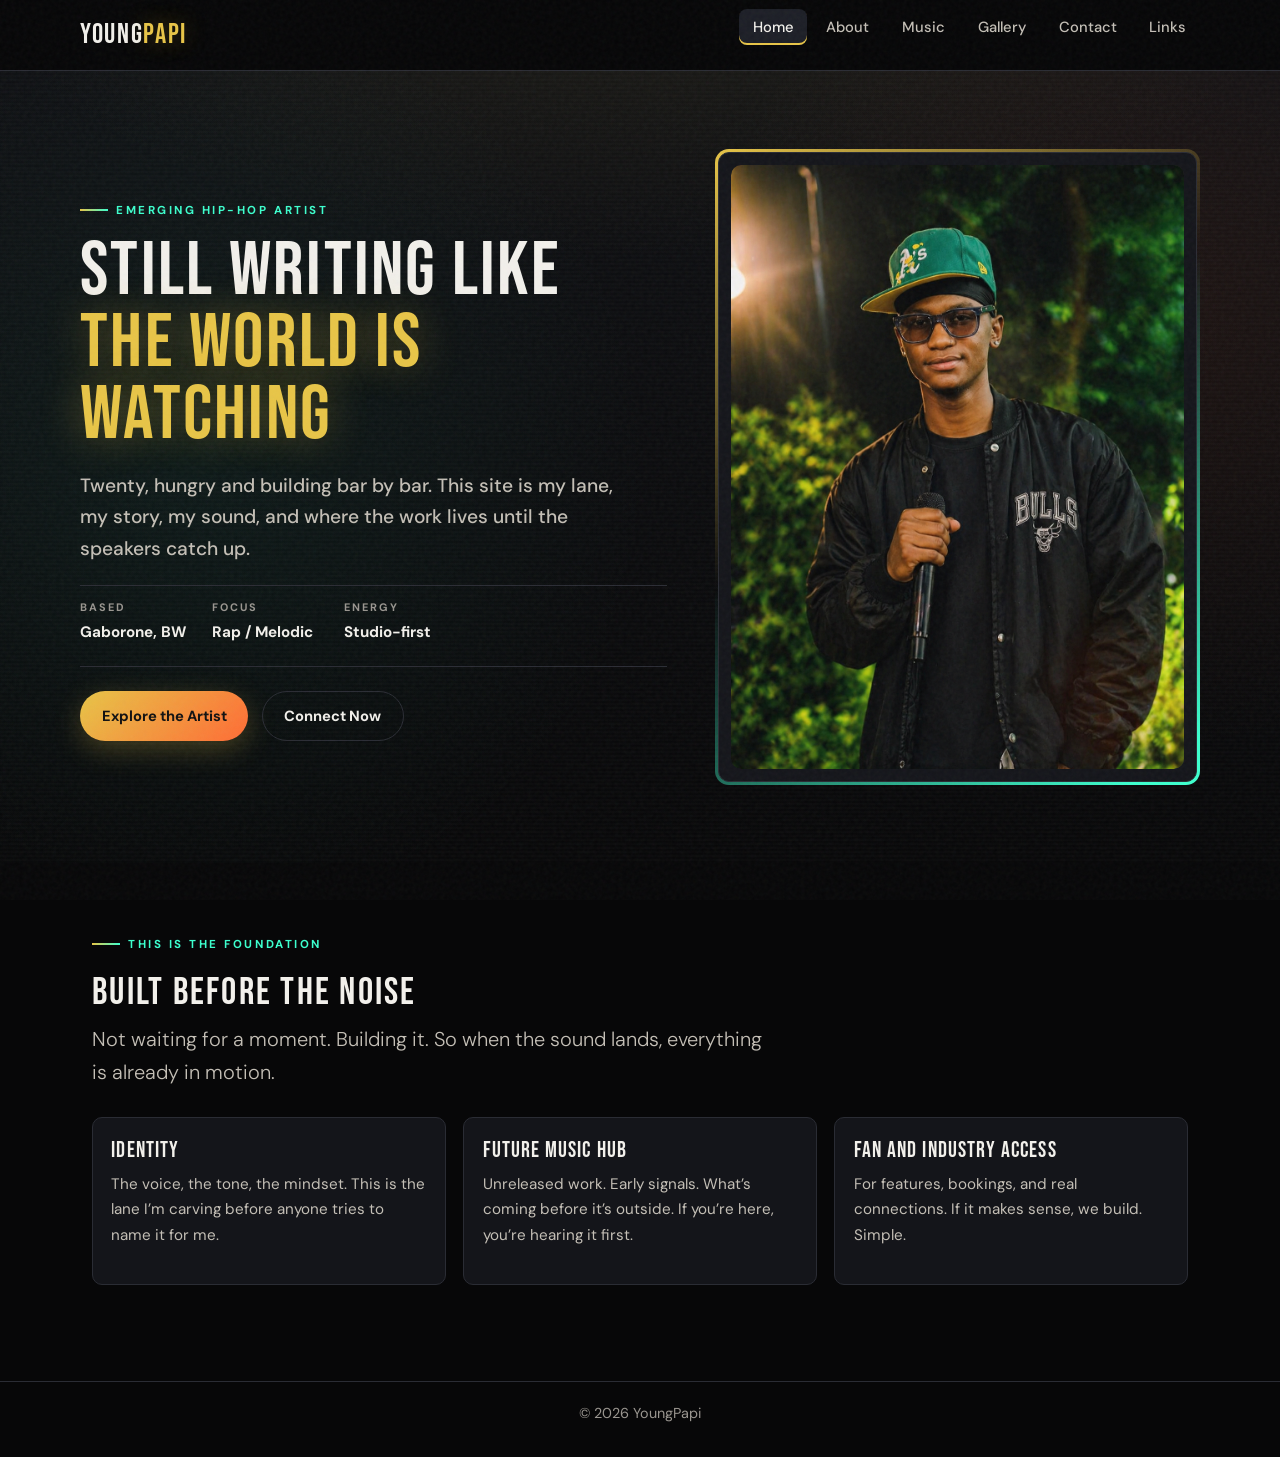
==== commit 27f69e19: "Align portfolio with Part B rubric and add presentation doc. Integrate Bootstrap on all pages, impro" ====
--- a/index.html
+++ b/index.html
@@ -14,6 +14,12 @@
     <link
       href="https://fonts.googleapis.com/css2?family=Bebas+Neue&family=DM+Sans:ital,opsz,wght@0,9..40,400;0,9..40,500;0,9..40,600;0,9..40,700;1,9..40,400&display=swap"
       rel="stylesheet"
+    />
+    <link
+      href="https://cdn.jsdelivr.net/npm/bootstrap@5.3.3/dist/css/bootstrap.min.css"
+      rel="stylesheet"
+      integrity="sha384-QWTKZyjpPEjISv5WaRU9OFeRpok6YctnYmDr5pNlyT2bRjXh0JMhjY6hW+ALEwIH"
+      crossorigin="anonymous"
     />
     <link rel="stylesheet" href="styles.css" />
   </head>
@@ -72,7 +78,7 @@
             <div class="hero-card__inner">
               <div class="hero-shot-slot">
                 <img
-                  class="hero-shot"
+                  class="hero-shot img-fluid"
                   src="images/hero or banner.png"
                   alt="YoungPapi hero banner portrait"
                   width="900"
@@ -123,6 +129,11 @@
     <footer class="footer">
       <div class="container">© <span data-year></span> YoungPapi</div>
     </footer>
+    <script
+      src="https://cdn.jsdelivr.net/npm/bootstrap@5.3.3/dist/js/bootstrap.bundle.min.js"
+      integrity="sha384-YvpcrYf0tY3lHB60NNkmXc5s9fDVZLESaAA55NDzOxhy9GkcIdslK1eN7N6jIeHz"
+      crossorigin="anonymous"
+    ></script>
     <script src="script.js"></script>
   </body>
 </html>
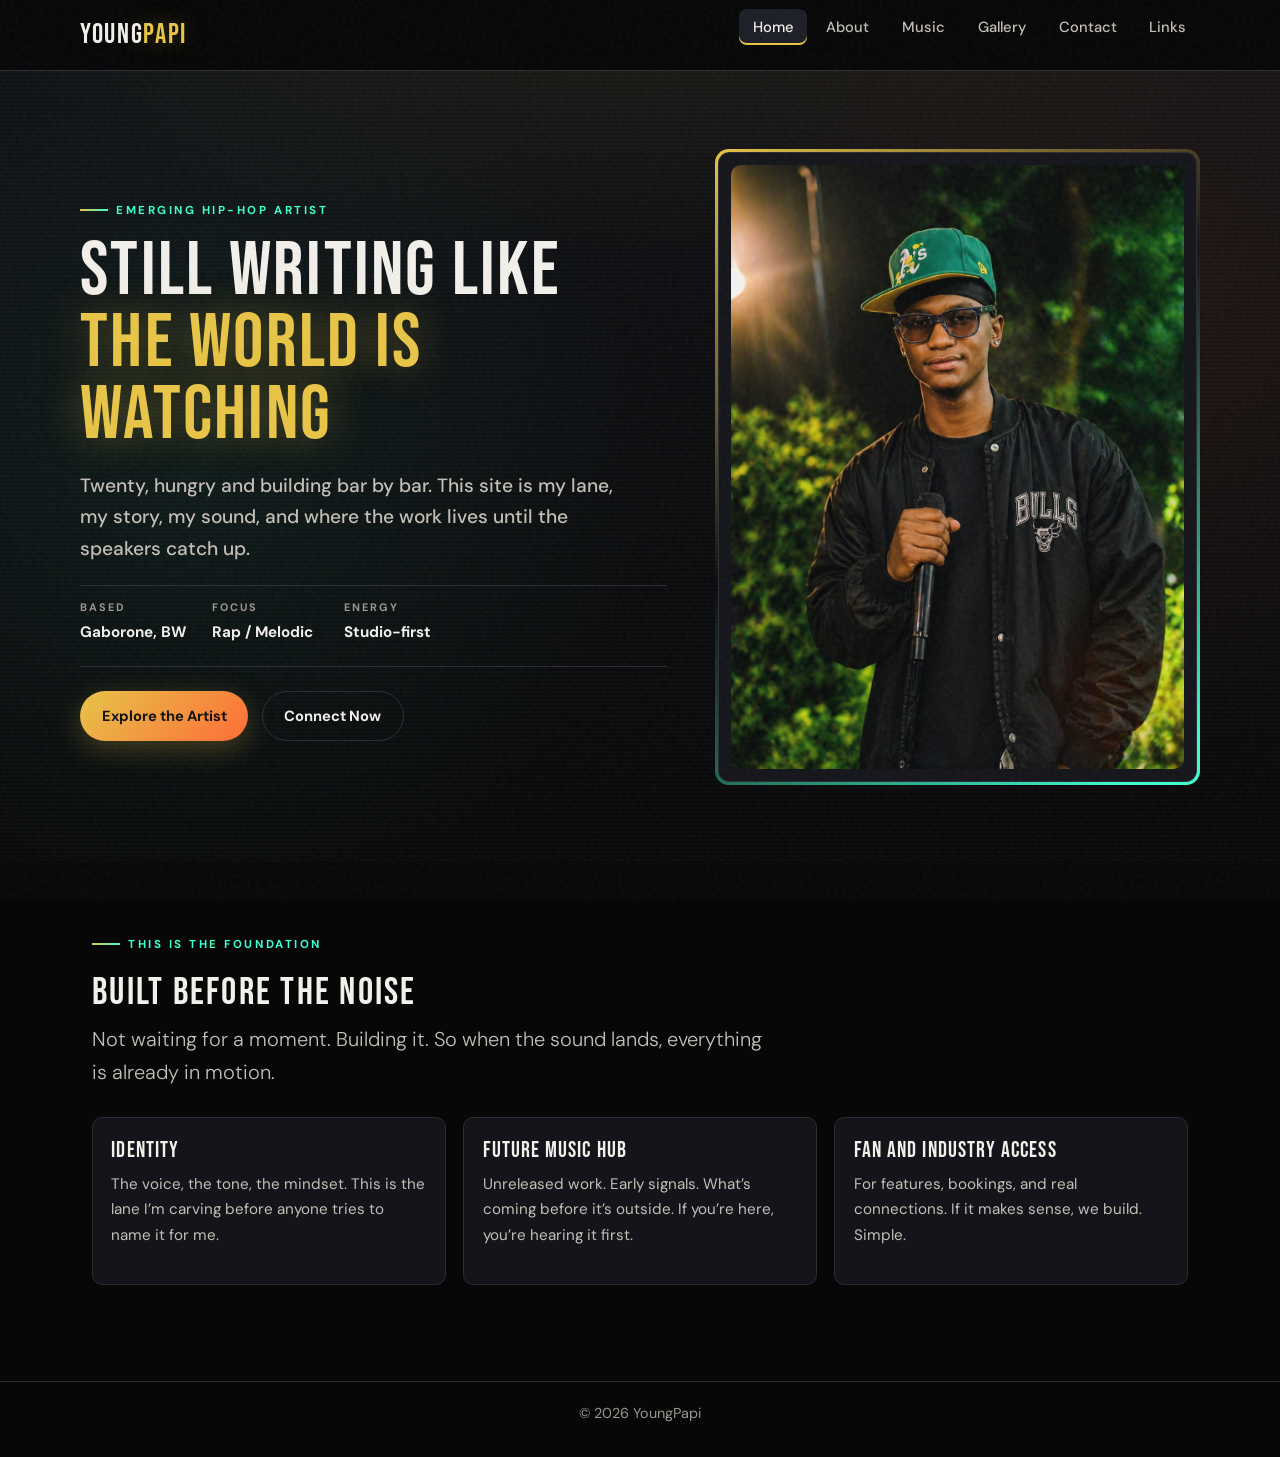
==== commit 0d173bf3: "Make gallery and hero images clickable in the same tab" ====
--- a/index.html
+++ b/index.html
@@ -77,6 +77,7 @@
           <article class="hero-card" aria-label="Featured portrait area">
             <div class="hero-card__inner">
               <div class="hero-shot-slot">
+              <a href="images/hero or banner.png">
                 <img
                   class="hero-shot img-fluid"
                   src="images/hero or banner.png"
@@ -84,12 +85,13 @@
                   width="900"
                   height="1200"
                 />
-                <div class="hero-shot-slot__noise"></div>
-                <div class="hero-shot-slot__mark">
-                  <span class="hero-shot-slot__initials">YP</span>
-                  <span class="hero-shot-slot__hint">Drop your portrait here</span>
-                </div>
+              </a>
+              <div class="hero-shot-slot__noise"></div>
+              <div class="hero-shot-slot__mark">
+                <span class="hero-shot-slot__initials">YP</span>
+                <span class="hero-shot-slot__hint">Drop your portrait here</span>
               </div>
+            </div>
             </div>
           </article>
         </div>
